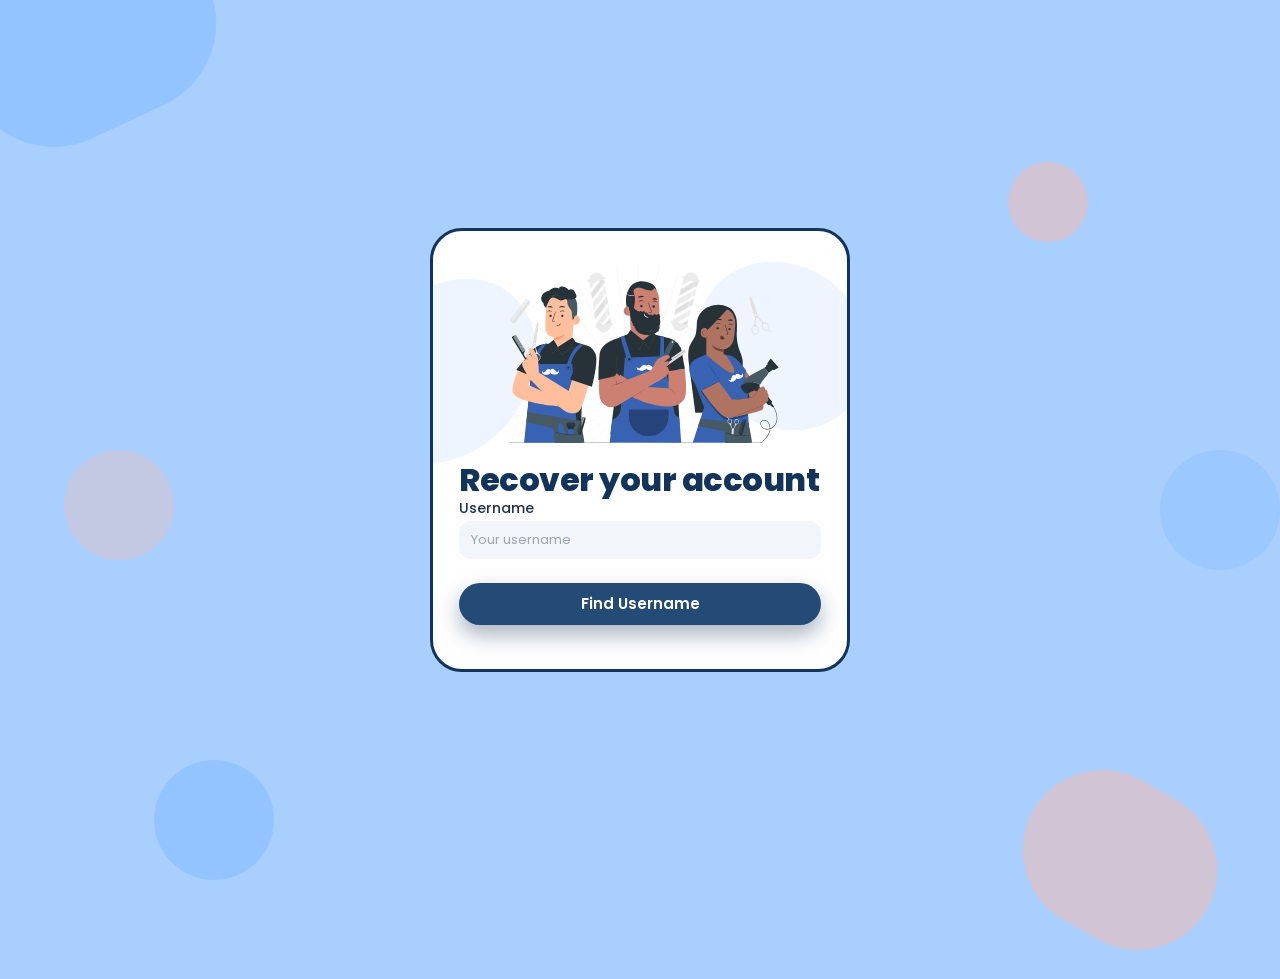
==== forgot.html @ 9392ea89 "creation of frogot password page" ====
<!DOCTYPE html>
<html lang="en">
<head>
    <meta charset="UTF-8" />
    <meta name="viewport" content="width=device-width, initial-scale=1.0" />
    <title>Document</title>
    <link href="https://fonts.googleapis.com/css2?family=Poppins:wght@300;400;500;600&display=swap" rel="stylesheet" />
    <link rel="stylesheet" href="forgot.css" />
</head>

<body>
    <div class="page-wrapper">
        <div class="blob b1"></div>
        <div class="blob b2"></div>
        <div class="blob b3"></div>
        <div class="blob b4"></div>
        <div class="blob b5"></div>
        <div class="blob b6"></div>

        <div class="auth-card">
            <!-- Card shapes -->
            <div class="card-shape s1"></div>
            <div class="card-shape s2"></div>

            <!-- Avatar + Welcome -->
            <div class="hero-illustration">
                <img src="assests/barbershop team-pana (1).svg" alt="barber" />
            </div>

            <div class="hero-title">
                <h1>Recover your account</h1>
            </div>

            <!-- Form wrapper-->
            <div class="form-wrapper">
                <form action="" id="forgot-form">
                    <!-- Step1 -->
                    <div class="step step-1 active">
                        <div class="field">
                            <label for="username">Username</label>
                            <input type="username" id="username" placeholder="Your username" required />
                        </div>
                        <button type="button" id="find-username" class="all-btn find">Find Username</button>
                        <!--if username found then redirect to next step if not then display alert-->
                    </div>

                    <!--step2-->
                    <div class="step step-2">
                        <div class="field">
                            <div class="field-label-row">
                                <label for="code">Verification Code</label>
                                <button type="button" id="link-btn">Send Code</button>
                            </div>

                            <div class="otp-wrapper">
                                <input type="text" class="otp-input" maxlength="1" inputmode="numeric" />
                                <input type="text" class="otp-input" maxlength="1" inputmode="numeric" />
                                <input type="text" class="otp-input" maxlength="1" inputmode="numeric" />
                                <input type="text" class="otp-input" maxlength="1" inputmode="numeric" />
                                <input type="text" class="otp-input" maxlength="1" inputmode="numeric" />
                                <input type="text" class="otp-input" maxlength="1" inputmode="numeric" />
                            </div>
                            <input type="hidden" id="verification-code" name="verification-code" />
                        </div>
                        <button type="button" id="verify-code" class="all-btn verify">Verify Code</button>
                    </div>

                    <!--Step3-->
                    <div class="step step-3">
                        <div class="field">
                            <h2>Do you want to change your password?</h2>

                            <div class="options">
                                <button type="button" id="change-password-yes" class="all-btn yes">Yes</button>
                                <button type="button" id="change-password-no" class="all-btn no">No</button>
                            </div>
                        </div>
                    </div>

                    <!--step4-->
                    <div class="step step-4">
                        <h2>Create Password</h2>

                        <div class="field">
                            <label for="new-password">New Password</label>
                            <input type="password" id="new-password" required />
                        </div>

                        <div class="field">
                            <label for="confirm-password">Confirm Password</label>
                            <input type="password" id="confirm-password" required />
                            <i class="bx bx-hide eye-icon closed active"></i>
                            <i class="bx bx-show eye-icon open"></i>
                        </div>

                        <button type="submit" class="all-btn change">Change Password</button>
                    </div>
                </form>
            </div>
        </div>
    </div>

    <script src="forgot.js"></script>
</body>

</html>
---- forgot.css ----
*{
    margin: 0;
    padding: 0;
    box-sizing: border-box;
    font-family: "Poppins", sans-serif;
}
body{
    min-height: 100vh;
    display: flex;
    align-items: center;
    justify-content: center;
    background: #a9cfff;
    position: relative;
    overflow: hidden;
}

.blob{
    position: absolute;
    border-radius: 100px;
    opacity: 0.45;
    pointer-events: none;
    z-index: 1;
    animation: float-blob 5s ease-in-out infinte;
}
@keyframes float-blob {
     0%   { transform: translateY(0) translateX(0); }
     25%  { transform: translateY(-8px) translateX(4px); }
    50%  { transform: translateY(0) translateX(8px); }
    75%  { transform: translateY(6px) translateX(4px); }
    100% { transform: translateY(0) translateX(0); }
}
.blob.b1{
    width: 260px; height: 180px;
    background: #7ab5ff;
    top:-50px; left:-40px;
    transform: rotate(-25deg);
    animation-delay: 0s;
}
.blob.b2{
    width:200px; height:160px;
    background: #ffb6a3;
    bottom: -40px; right: 60px;
    transform: rotate(30deg);
    animation-delay: -3s;
}
.blob.b3{
    width: 120px; height: 120px;
    background: #7ab5ff;
    bottom: 20px; left: 12%;
    animation-delay: -6s;
}
.blob.b4 {
      width: 80px; height: 80px;
      background: #ffb6a3;
      top: 18%; right: 15%;
      animation-delay: -1.5s;
    }
.blob.b5{
    width: 120px; height: 120px;
      background: #7ab5ff;
      top: 50%; right: 0;
      opacity: 0.3;
}
.blob.b6{
   width:110px; height:110px;
    background: #ffb6a3;
    top: 50%; left: 5%;
    transform: rotate(30deg);
    opacity: 0.3;
}
.hero-title h1 {
  font-size: 32px;
  font-weight: 800;
  line-height: 1.1;
  margin: 0;
  color: #12345B;
  letter-spacing: -0.5px;
}
.hero-illustration{
    width: 100%;
    height: 100%;
    margin: 0 auto;
    position: relative;
    z-index: 2;
}
.hero-illustration img{
    object-fit: contain;
    animation: float 2.8s ease-in-out infinite;
    width: 100%;
    height:200px
}
@keyframes float{
    0%, 100%{
        transform: translateY(0)
    }
    50%{
        transform: translateY(-6px);
    }
}
.auth-card{
    position: relative;
    width: 420px;
    background: #ffffff;
    border-radius: 32px;
    padding: 24px 26px 30px;
    border: 3px solid #12345B;
    z-index:2;
    overflow: hidden;
    gap: 20px;
}
.card-shape{
    position: absolute;
    background: #EDF4FF;
    opacity: 0.9;
    z-index:-1;
    pointer-events: none;
}

.card-shape.s1{
     border-radius: 50%;
      width: 200px; height: 160px;
      top: 60px; right:300px;
     transform: rotate(-50deg);
}
 .card-shape.s2 {
      border-radius: 50%;
      width: 160px; height: 180px;
      top: 25px; left: 270px;
      transform: rotate(-50deg);
    }
.form-wrapper{
    z-index: 1;
    position: relative;
}
.field{
    display: flex;
    flex-direction: column;
    margin-bottom: 12px;
}
.otp-wrapper{
    display: flex;
    gap: 8px;
    margin-top: 6px;
}
.otp-input{
    width:40px;
    height: 40px;
    text-align: center;
    font-size: 18px;
    border-radius: 6px;
    border: 1px solid #ccc;
    outline:none;
}
.otp-input:focus{
    border-color: #4b7cff;
    box-shadow: 0 0 0 1px rgba(75,124,255,02);
}
.eye-icon{
    cursor: pointer;
    position: absolute;
    top: 48%;
    right:14px;
    transform:translateY(-60%);
    color:#12345B;
    display: none;
    font-weight: 600;
}
.eye-icon.active{
    display:block
}

.field label{
    margin-bottom: 2px;
    font-size:14px;
    color: #22314A;
    font-weight: 500;
}
.field input{
    width:100%;
    border: none;
    outline: none;
    background: #F2F5FA;
    border-radius: 12px;
    padding: 9px 12px;
    font-size: 13px;
    color:#22314A;
}
.field input::placeholder {
      color: #9BA4B6;
}
.field-label-row{
    display: flex;
    justify-content: space-between;
}
.all-btn{
    width: 100%;
    height: 42px;
    border:none;
    border-radius: 999px;
    outline:none;
    padding: 0 16px;
    background: #234B76;
    cursor: pointer;
    margin: 12px 0 14px 0;
    color: #ffffff;
    font-size: 15px;
    font-weight: 600;
    box-shadow: 0 10px 22px rgba(9, 35, 74, 0.35);
    transform: translateY(0);
    transition:
    transform 0.18s ease,
    box-shadow 0.18s ease,
    background 0.18s ease,
    color 0.18s ease;
}
.all-btn:hover {
  transform: translateY(-2px);
  box-shadow: 0 16px 30px rgba(9, 35, 74, 0.38);
  background: #285589;          /* slightly lighter blue, still on-brand */
}
#link-btn{
    border: none;
    outline: none;
    background: none;
    cursor: pointer;
    font-weight: 500;
    color: #22314A;
}
#link-btn:hover{
    color: #4b7cff;
}
h2{
    color: #12345B;
}
.step{
    display: none;
}
.step.active{
    display: block;
}
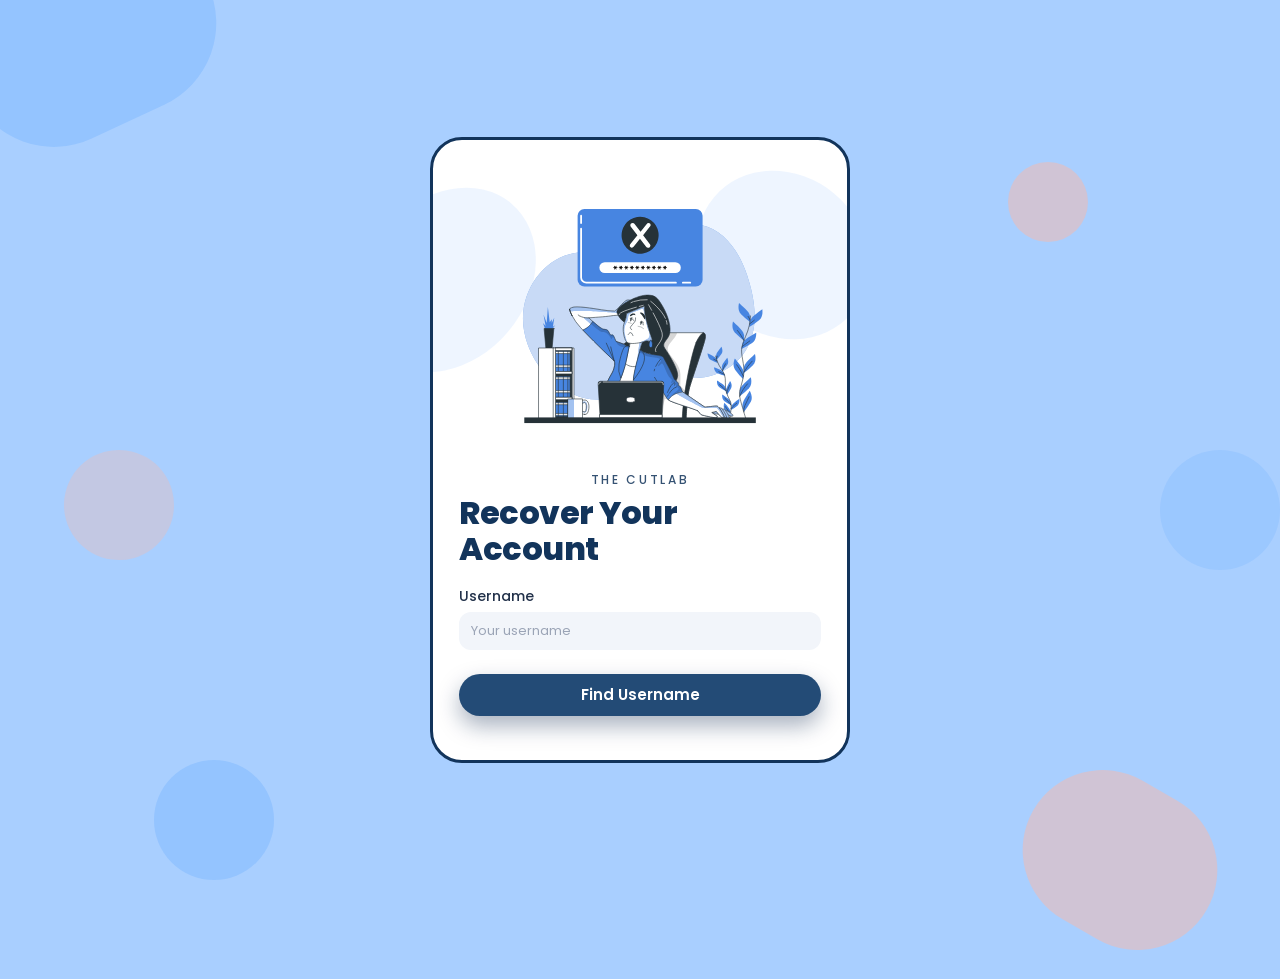
==== commit 3dab763f: "final updated forgot page with new svg and functionality" ====
--- a/forgot.html
+++ b/forgot.html
@@ -5,6 +5,7 @@
     <meta name="viewport" content="width=device-width, initial-scale=1.0" />
     <title>Document</title>
     <link href="https://fonts.googleapis.com/css2?family=Poppins:wght@300;400;500;600&display=swap" rel="stylesheet" />
+    <link href='https://unpkg.com/boxicons@2.1.4/css/boxicons.min.css' rel='stylesheet'>
     <link rel="stylesheet" href="forgot.css" />
 </head>
 
@@ -24,11 +25,12 @@
 
             <!-- Avatar + Welcome -->
             <div class="hero-illustration">
-                <img src="assests/barbershop team-pana (1).svg" alt="barber" />
+                <img src="assests/Forgot password-bro.svg" alt="barber" />
             </div>
 
             <div class="hero-title">
-                <h1>Recover your account</h1>
+                <small>THE CUTLAB</small>
+                <h2>Recover your account</h2>
             </div>
 
             <!-- Form wrapper-->
@@ -68,7 +70,7 @@
                     <!--Step3-->
                     <div class="step step-3">
                         <div class="field">
-                            <h2>Do you want to change your password?</h2>
+                           
 
                             <div class="options">
                                 <button type="button" id="change-password-yes" class="all-btn yes">Yes</button>
@@ -79,21 +81,21 @@
 
                     <!--step4-->
                     <div class="step step-4">
-                        <h2>Create Password</h2>
+                       
 
                         <div class="field">
                             <label for="new-password">New Password</label>
-                            <input type="password" id="new-password" required />
+                            <input class="pass" type="password" id="new-password" required />
                         </div>
 
                         <div class="field">
                             <label for="confirm-password">Confirm Password</label>
-                            <input type="password" id="confirm-password" required />
+                            <input class="pass" type="password" id="confirm-password" required />
                             <i class="bx bx-hide eye-icon closed active"></i>
                             <i class="bx bx-show eye-icon open"></i>
                         </div>
 
-                        <button type="submit" class="all-btn change">Change Password</button>
+                        <button type="submit" id="change-pass" class="all-btn change">Change Password</button>
                     </div>
                 </form>
             </div>
--- a/forgot.css
+++ b/forgot.css
@@ -68,13 +68,29 @@
     transform: rotate(30deg);
     opacity: 0.3;
 }
-.hero-title h1 {
+.hero-title{
+    display: flex;
+    flex-direction: column;
+    align-items: center;
+}
+.hero-title h2 {
   font-size: 32px;
   font-weight: 800;
   line-height: 1.1;
-  margin: 0;
+  margin-bottom: 20px;
   color: #12345B;
   letter-spacing: -0.5px;
+}
+
+.hero-title small {
+  font-size: 12px;
+  letter-spacing: .22em;
+  text-transform: uppercase;
+  color: #12345B;
+  opacity: .85;
+  display: block;
+  margin-bottom: 6px;
+  font-weight: 500;
 }
 .hero-illustration{
     width: 100%;
@@ -87,7 +103,7 @@
     object-fit: contain;
     animation: float 2.8s ease-in-out infinite;
     width: 100%;
-    height:200px
+    height: 300px;
 }
 @keyframes float{
     0%, 100%{
@@ -158,7 +174,7 @@
 .eye-icon{
     cursor: pointer;
     position: absolute;
-    top: 48%;
+    top: 62%;
     right:14px;
     transform:translateY(-60%);
     color:#12345B;
@@ -170,7 +186,7 @@
 }
 
 .field label{
-    margin-bottom: 2px;
+    margin-bottom: 5px;
     font-size:14px;
     color: #22314A;
     font-weight: 500;
@@ -232,9 +248,9 @@
 h2{
     color: #12345B;
 }
-.step{
+/* .step{
     display: none;
 }
 .step.active{
     display: block;
-}+} */
